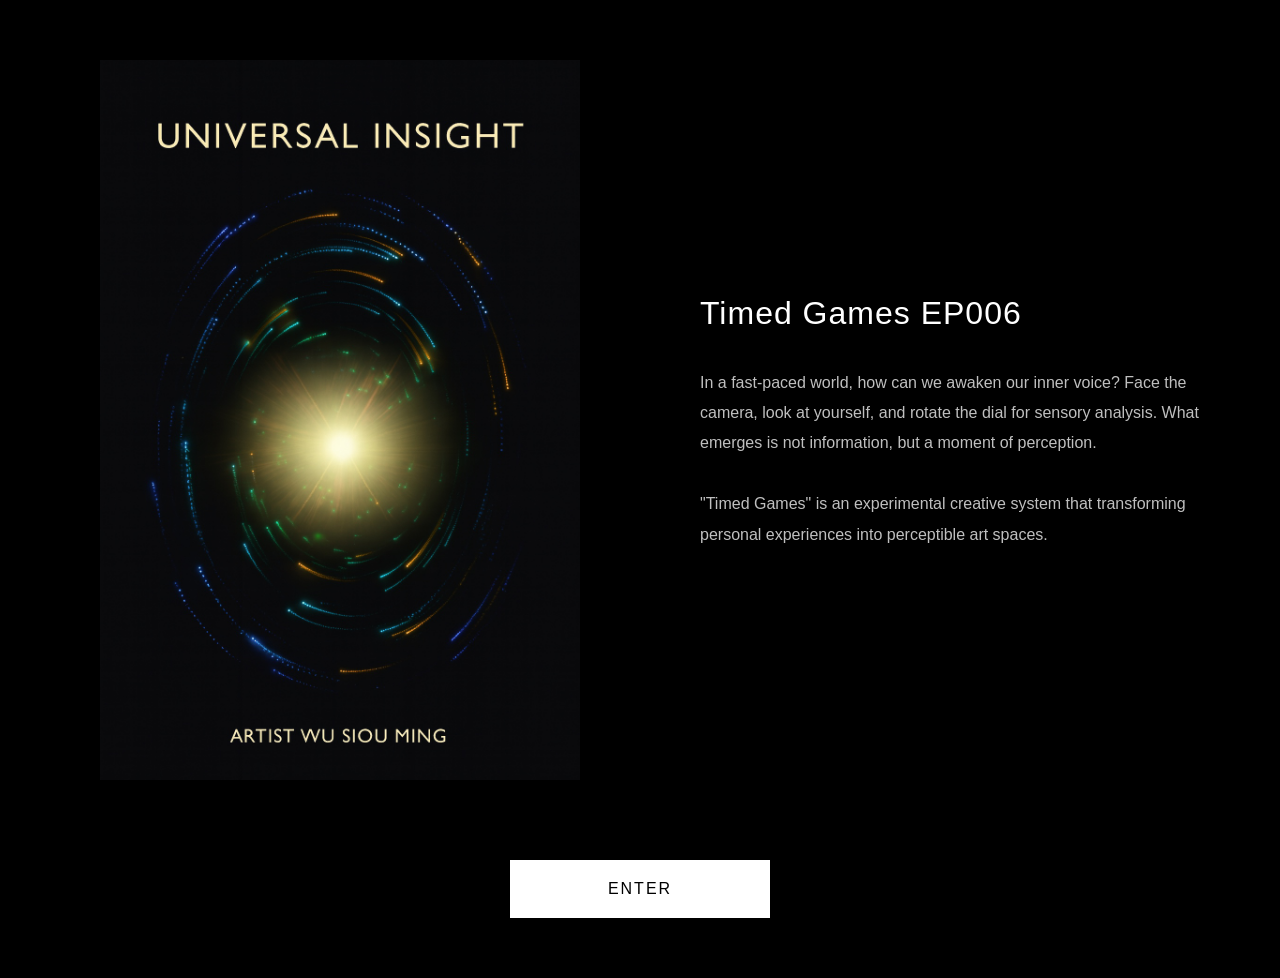
==== index.html @ f1a456bb "Add files via upload" ====
<!DOCTYPE html>
<html lang="en">
<head>
<meta charset="UTF-8">
<meta name="viewport" content="width=device-width, initial-scale=1.0">
<title>Timed Games EP006</title>

<style>

/* ===== Base ===== */

body {
    margin: 0;
    font-family: Helvetica, Arial, sans-serif;
    background: #000;
    color: #fff;
    font-size: 16px;
    -webkit-font-smoothing: antialiased;
}

.container {
    display: flex;
    flex-direction: column;
    min-height: 100vh;
    padding: 60px;
    box-sizing: border-box;
}

/* ===== Layout ===== */

.top-section {
    display: flex;
    flex: 1;
    gap: 80px;
}

.poster {
    flex: 1;
    display: flex;
    align-items: center;
    justify-content: center;
}

.poster img {
     width: 100%;
    max-width: 480px;
    height: auto;
}

.description {
    flex: 1;
    display: flex;
    flex-direction: column;
    justify-content: center;
    max-width: 520px;
}

/* ===== Typography ===== */

.description h1 {
    font-size: 2rem;
    margin-bottom: 1.2rem;
    letter-spacing: 1px;
    font-weight: 500;
}

.description p {
    line-height: 1.9;
    opacity: 0.75;
    font-size: 1rem;
}

/* ===== Bottom ===== */

.bottom-section {
    margin-top: 80px;
    text-align: center;
}

/* ===== Button ===== */

button {
    padding: 20px 70px;
    font-size: 1rem;
    letter-spacing: 2px;
    background: #fff;
    color: #000;
    border: none;
    cursor: pointer;
    transition: all 0.4s ease;
    min-width: 260px;
}

button:disabled {
    background: #111;
    color: #666;
    border: 1px solid #333;
    cursor: not-allowed;
}

button.live-transition {
    background: #fff;
    color: #000;
}

/* ===== Mobile Only: 放大文字，不動版型 ===== */

@media (max-width: 768px) {
   .top-section {
        flex-direction: column;
        gap: 40px;
    }
    .poster img {
        max-width: 100%;
    }
    body {
        font-size: 16px;
    }

    .description h1 {
        font-size: 1.2rem;
    }

    .description p {
        font-size: 1.0rem;
    }

    button {
        font-size: 1.1rem;
        padding: 22px 40px;
    }

}

</style>
</head>

<body>

<div class="container">

    <div class="top-section">
        
        <div class="poster">
            <img src="poster.jpg" alt="Universal Insight Poster">
        </div>

        <div class="description">
            <h1>Timed Games EP006</h1>
            <p>
                In a fast-paced world, how can we awaken our inner voice?
                Face the camera, look at yourself, and rotate the dial for sensory analysis.
                What emerges is not information, but a moment of perception.
                <br><br>
                "Timed Games" is an experimental creative system that transforming personal experiences into perceptible art spaces.
            </p>
        </div>

    </div>

    <div class="bottom-section">
        <button id="enterBtn" disabled>INITIALIZING...</button>
    </div>

</div>

<script>

const launchDate = new Date("2026-02-28T12:00:00").getTime();
const button = document.getElementById("enterBtn");
let hasActivated = false;

function updateCountdown() {
    const now = new Date().getTime();
    const distance = launchDate - now;

    if (distance <= 0 && !hasActivated) {
        hasActivated = true;

        button.innerHTML = "NOW LIVE";
        button.classList.add("live-transition");

        setTimeout(() => {
            button.innerHTML = "ENTER";
            button.disabled = false;
        }, 1000);

        return;
    }

    if (!hasActivated) {
        const days = Math.floor(distance / (1000 * 60 * 60 * 24));
        const hours = Math.floor((distance / (1000 * 60 * 60)) % 24);
        const minutes = Math.floor((distance / (1000 * 60)) % 60);
        const seconds = Math.floor((distance / 1000) % 60);

        button.innerHTML = `${days}d ${hours}h ${minutes}m ${seconds}s`;
    }
}

setInterval(updateCountdown, 1000);
updateCountdown();

button.addEventListener("click", function() {
    if (!button.disabled) {
        window.location.href = "ep006.html";
    }
});

</script>

</body>
</html>
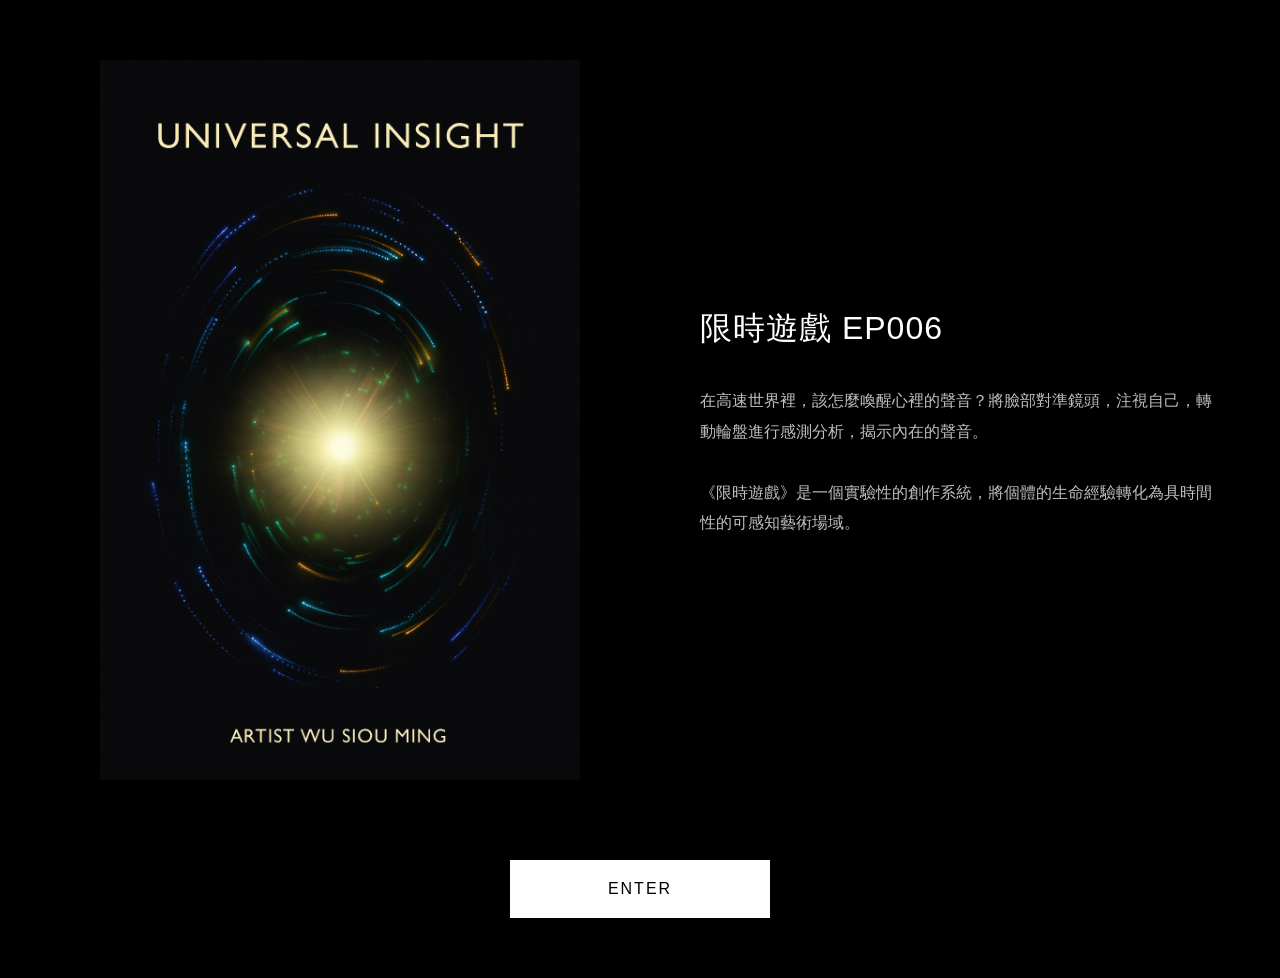
==== commit b17f7a2f: "Update index.html" ====
--- a/index.html
+++ b/index.html
@@ -146,13 +146,11 @@
         </div>
 
         <div class="description">
-            <h1>Timed Games EP006</h1>
+            <h1>限時遊戲 EP006</h1>
             <p>
-                In a fast-paced world, how can we awaken our inner voice?
-                Face the camera, look at yourself, and rotate the dial for sensory analysis.
-                What emerges is not information, but a moment of perception.
+                在高速世界裡，該怎麼喚醒心裡的聲音？將臉部對準鏡頭，注視自己，轉動輪盤進行感測分析，揭示內在的聲音。
                 <br><br>
-                "Timed Games" is an experimental creative system that transforming personal experiences into perceptible art spaces.
+                《限時遊戲》是一個實驗性的創作系統，將個體的生命經驗轉化為具時間性的可感知藝術場域。
             </p>
         </div>
 
@@ -210,4 +208,4 @@
 </script>
 
 </body>
-</html>+</html>
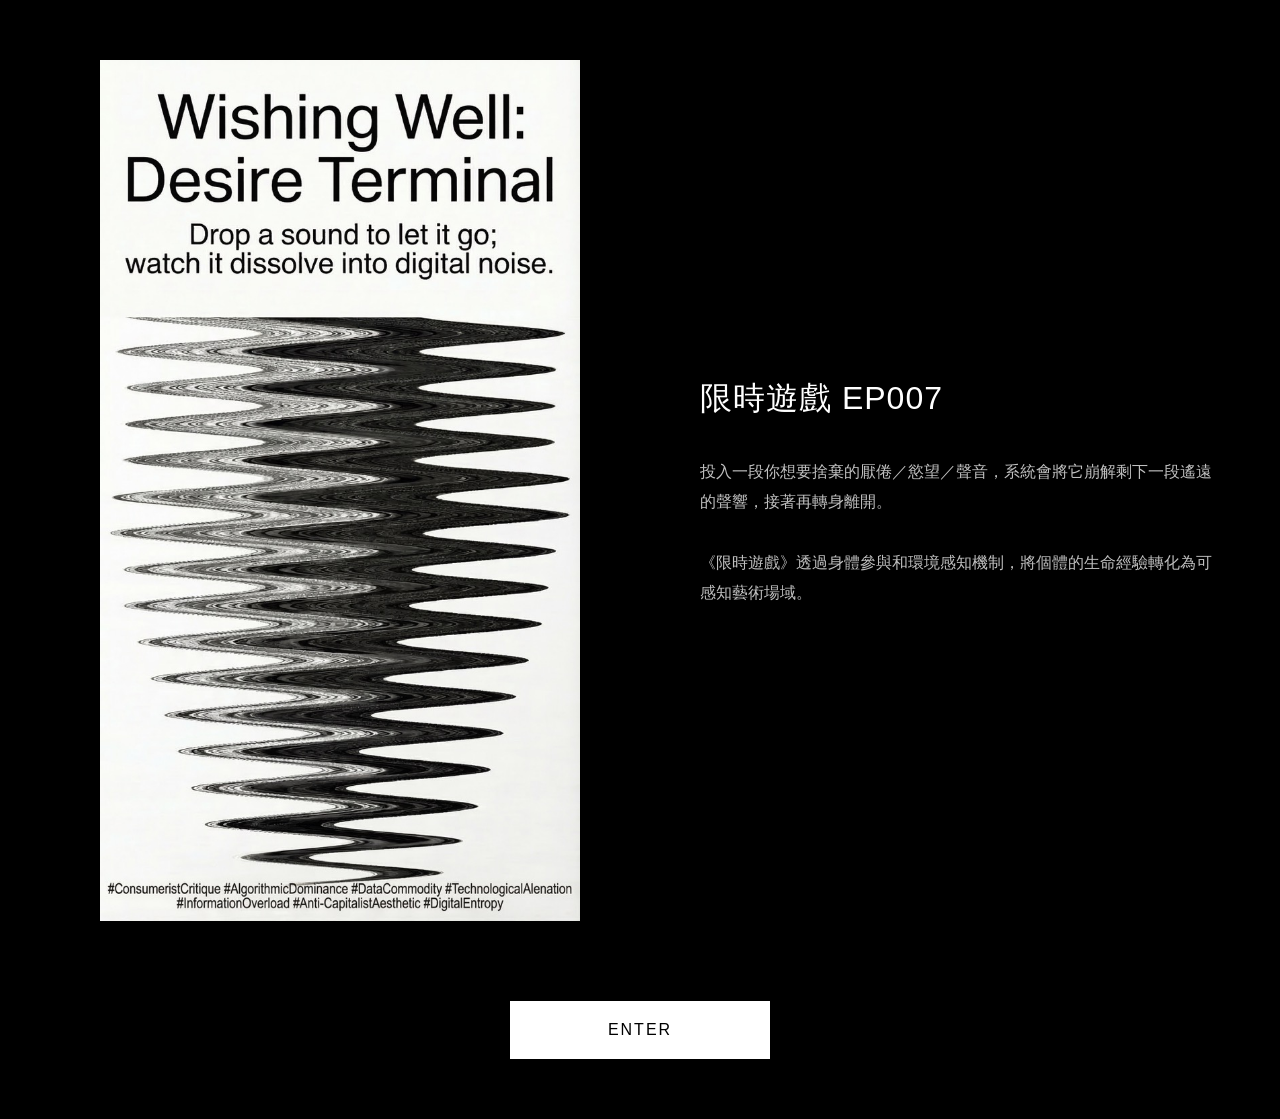
==== commit 84a33cc3: "Add files via upload" ====
--- a/index.html
+++ b/index.html
@@ -3,7 +3,7 @@
 <head>
 <meta charset="UTF-8">
 <meta name="viewport" content="width=device-width, initial-scale=1.0">
-<title>Timed Games EP006</title>
+<title>Timed Games EP007</title>
 
 <style>
 
@@ -146,12 +146,11 @@
         </div>
 
         <div class="description">
-            <h1>限時遊戲 EP006</h1>
+            <h1>限時遊戲 EP007</h1>
             <p>
-                在高速世界裡，該怎麼喚醒心裡的聲音？將臉部對準鏡頭，注視自己，轉動輪盤進行感測分析，揭示內在的聲音。
+                投入一段你想要捨棄的厭倦／慾望／聲音，系統會將它崩解剩下一段遙遠的聲響，接著再轉身離開。
                 <br><br>
-                《限時遊戲》是一個實驗性的創作系統，將個體的生命經驗轉化為具時間性的可感知藝術場域。
-            </p>
+               《限時遊戲》透過身體參與和環境感知機制，將個體的生命經驗轉化為可感知藝術場域。            </p>
         </div>
 
     </div>
@@ -164,7 +163,7 @@
 
 <script>
 
-const launchDate = new Date("2026-02-28T12:00:00").getTime();
+const launchDate = new Date("2026-03-22T20:00:00").getTime();
 const button = document.getElementById("enterBtn");
 let hasActivated = false;
 
@@ -201,7 +200,7 @@
 
 button.addEventListener("click", function() {
     if (!button.disabled) {
-        window.location.href = "ep006.html";
+        window.location.href = "ep007.html";
     }
 });
 
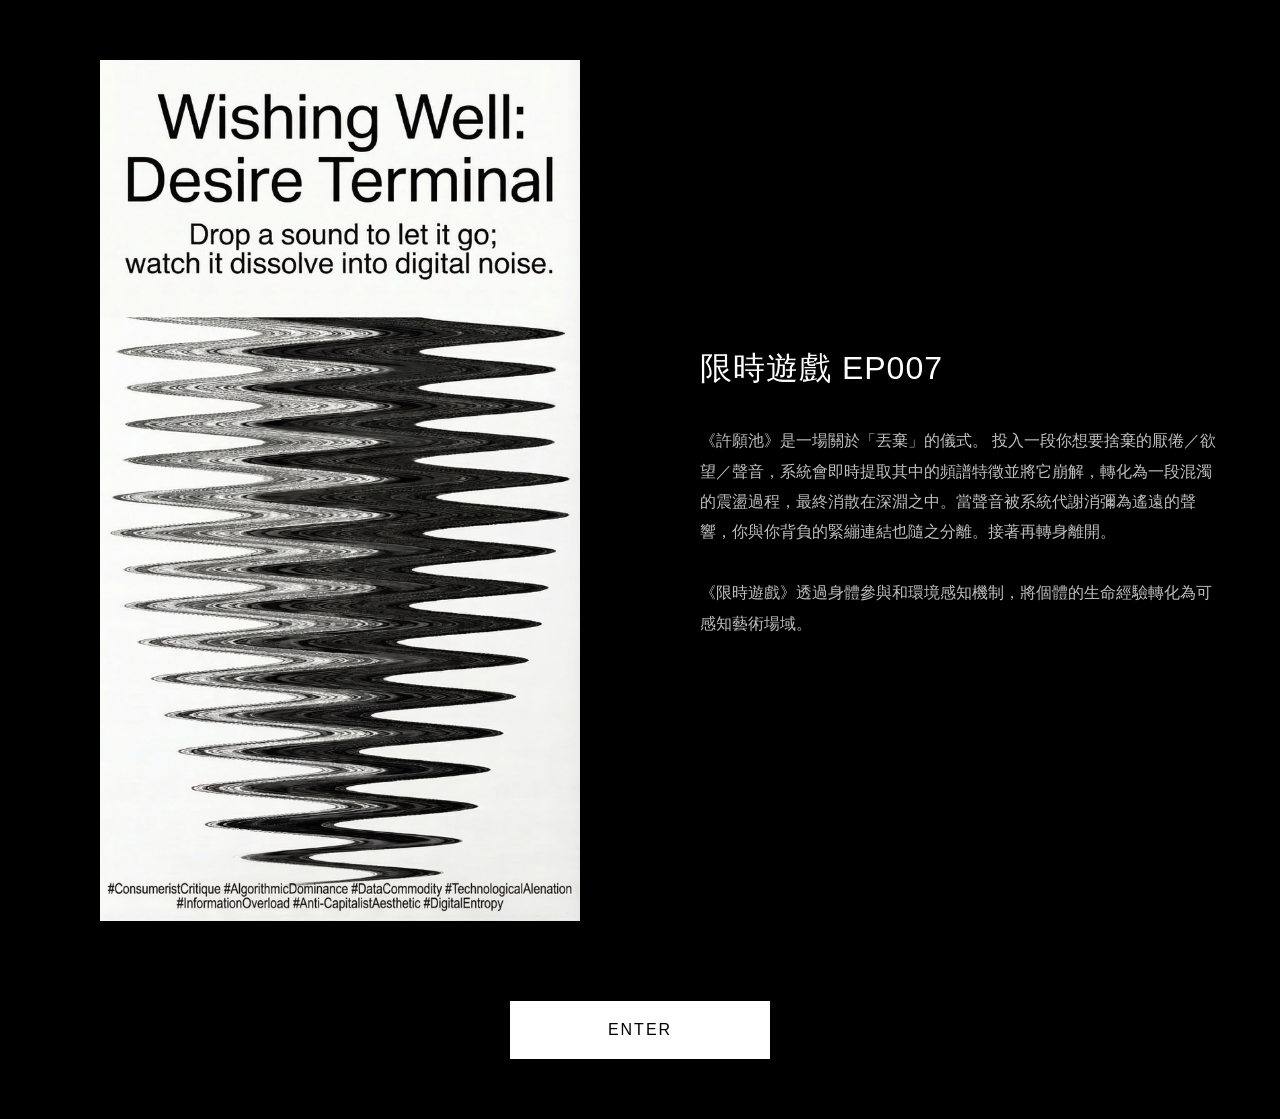
==== commit f70da314: "Update index.html" ====
--- a/index.html
+++ b/index.html
@@ -148,7 +148,7 @@
         <div class="description">
             <h1>限時遊戲 EP007</h1>
             <p>
-                投入一段你想要捨棄的厭倦／慾望／聲音，系統會將它崩解剩下一段遙遠的聲響，接著再轉身離開。
+                《許願池》是一場關於「丟棄」的儀式。 投入一段你想要捨棄的厭倦／欲望／聲音，系統會即時提取其中的頻譜特徵並將它崩解，轉化為一段混濁的震盪過程，最終消散在深淵之中。當聲音被系統代謝消彌為遙遠的聲響，你與你背負的緊繃連結也隨之分離。接著再轉身離開。
                 <br><br>
                《限時遊戲》透過身體參與和環境感知機制，將個體的生命經驗轉化為可感知藝術場域。            </p>
         </div>
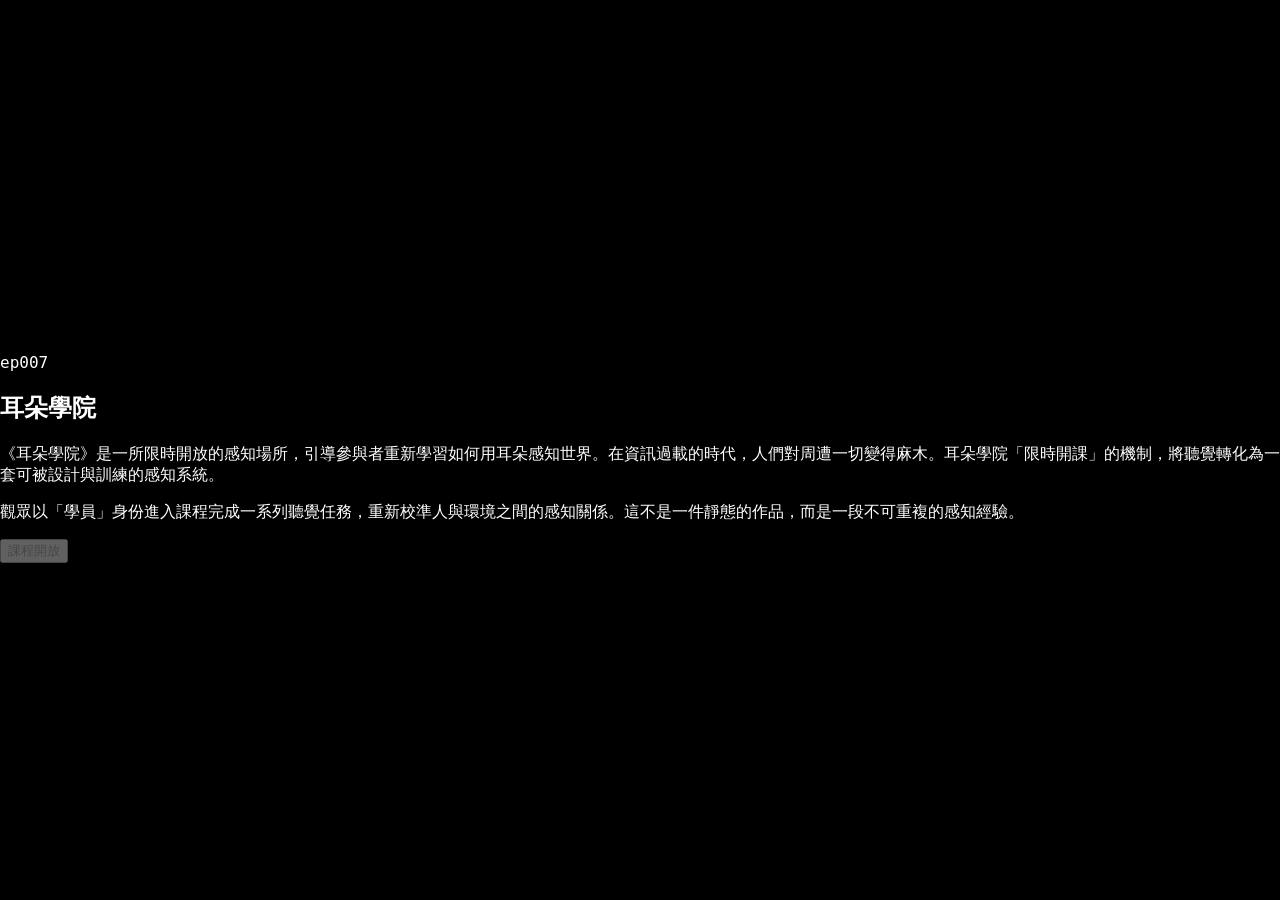
==== commit 0a090342: "Update index.html" ====
--- a/index.html
+++ b/index.html
@@ -3,163 +3,32 @@
 <head>
 <meta charset="UTF-8">
 <meta name="viewport" content="width=device-width, initial-scale=1.0">
-<title>Timed Games EP007</title>
-
-<style>
-
-/* ===== Base ===== */
-
-body {
-    margin: 0;
-    font-family: Helvetica, Arial, sans-serif;
-    background: #000;
-    color: #fff;
-    font-size: 16px;
-    -webkit-font-smoothing: antialiased;
-}
-
-.container {
-    display: flex;
-    flex-direction: column;
-    min-height: 100vh;
-    padding: 60px;
-    box-sizing: border-box;
-}
-
-/* ===== Layout ===== */
-
-.top-section {
-    display: flex;
-    flex: 1;
-    gap: 80px;
-}
-
-.poster {
-    flex: 1;
-    display: flex;
-    align-items: center;
-    justify-content: center;
-}
-
-.poster img {
-     width: 100%;
-    max-width: 480px;
-    height: auto;
-}
-
-.description {
-    flex: 1;
-    display: flex;
-    flex-direction: column;
-    justify-content: center;
-    max-width: 520px;
-}
-
-/* ===== Typography ===== */
-
-.description h1 {
-    font-size: 2rem;
-    margin-bottom: 1.2rem;
-    letter-spacing: 1px;
-    font-weight: 500;
-}
-
-.description p {
-    line-height: 1.9;
-    opacity: 0.75;
-    font-size: 1rem;
-}
-
-/* ===== Bottom ===== */
-
-.bottom-section {
-    margin-top: 80px;
-    text-align: center;
-}
-
-/* ===== Button ===== */
-
-button {
-    padding: 20px 70px;
-    font-size: 1rem;
-    letter-spacing: 2px;
-    background: #fff;
-    color: #000;
-    border: none;
-    cursor: pointer;
-    transition: all 0.4s ease;
-    min-width: 260px;
-}
-
-button:disabled {
-    background: #111;
-    color: #666;
-    border: 1px solid #333;
-    cursor: not-allowed;
-}
-
-button.live-transition {
-    background: #fff;
-    color: #000;
-}
-
-/* ===== Mobile Only: 放大文字，不動版型 ===== */
-
-@media (max-width: 768px) {
-   .top-section {
-        flex-direction: column;
-        gap: 40px;
-    }
-    .poster img {
-        max-width: 100%;
-    }
-    body {
-        font-size: 16px;
-    }
-
-    .description h1 {
-        font-size: 1.2rem;
-    }
-
-    .description p {
-        font-size: 1.0rem;
-    }
-
-    button {
-        font-size: 1.1rem;
-        padding: 22px 40px;
-    }
-
-}
-
-</style>
+<title>耳朵學院 EP007</title>
+<link rel="preconnect" href="https://fonts.googleapis.com">
+<link rel="preconnect" href="https://fonts.gstatic.com" crossorigin>
+<link href="https://fonts.googleapis.com/css2?family=Cormorant+Garamond:wght@400;500;600&family=Sora:wght@300;400;500&display=swap" rel="stylesheet">
+<link rel="stylesheet" href="style.css">
 </head>
 
 <body>
+<div id="background">
+    <div class="grain"></div>
+    <div class="vignette"></div>
+</div>
 
-<div class="container">
-
-    <div class="top-section">
-        
-        <div class="poster">
-            <img src="poster.jpg" alt="Universal Insight Poster">
+<main id="experience">
+    <section class="layer is-active" data-layer="cover">
+        <div class="content">
+            <p class="label">ep007</p>
+            <h1>耳朵學院</h1>
+            <div class="copy">
+                <p class="lead">《耳朵學院》是一所限時開放的感知場所，引導參與者重新學習如何用耳朵感知世界。在資訊過載的時代，人們對周遭一切變得麻木。耳朵學院「限時開課」的機制，將聽覺轉化為一套可被設計與訓練的感知系統。</p>
+                <p class="lead">觀眾以「學員」身份進入課程完成一系列聽覺任務，重新校準人與環境之間的感知關係。<span class="hint-inline">這不是一件靜態的作品，而是一段不可重複的感知經驗。</span></p>
+            </div>
+            <button class="primary" id="enterBtn" disabled>初始化中...</button>
         </div>
-
-        <div class="description">
-            <h1>限時遊戲 EP007</h1>
-            <p>
-                《許願池》是一場關於「丟棄」的儀式。 投入一段你想要捨棄的厭倦／欲望／聲音，系統會即時提取其中的頻譜特徵並將它崩解，轉化為一段混濁的震盪過程，最終消散在深淵之中。當聲音被系統代謝消彌為遙遠的聲響，你與你背負的緊繃連結也隨之分離。接著再轉身離開。
-                <br><br>
-               《限時遊戲》透過身體參與和環境感知機制，將個體的生命經驗轉化為可感知藝術場域。            </p>
-        </div>
-
-    </div>
-
-    <div class="bottom-section">
-        <button id="enterBtn" disabled>INITIALIZING...</button>
-    </div>
-
-</div>
+    </section>
+</main>
 
 <script>
 
@@ -174,11 +43,11 @@
     if (distance <= 0 && !hasActivated) {
         hasActivated = true;
 
-        button.innerHTML = "NOW LIVE";
+        button.innerHTML = "課程開放";
         button.classList.add("live-transition");
 
         setTimeout(() => {
-            button.innerHTML = "ENTER";
+            button.innerHTML = "進入";
             button.disabled = false;
         }, 1000);
 
@@ -191,7 +60,7 @@
         const minutes = Math.floor((distance / (1000 * 60)) % 60);
         const seconds = Math.floor((distance / 1000) % 60);
 
-        button.innerHTML = `${days}d ${hours}h ${minutes}m ${seconds}s`;
+        button.innerHTML = `${days}天 ${hours}時 ${minutes}分 ${seconds}秒`;
     }
 }
 
--- a/style.css
+++ b/style.css
@@ -0,0 +1,899 @@
+:root {
+    --glow-color: #00ffff;
+    --background-color: #1a1a1a;
+    --text-color: #e0e0e0;
+    --panel-color: #2a2a2e;
+    --border-color: #444;
+}
+
+body {
+    font-family: 'Roboto Mono', monospace;
+    background-color: #000;
+    color: #ffffff;
+    margin: 0;
+    padding: 0;
+    box-sizing: border-box;
+    min-height: 100vh;
+    display: flex;
+    justify-content: center;
+    align-items: center;
+}
+
+/* Mobile safe-area padding (notch/home bar) */
+body {
+    padding-bottom: env(safe-area-inset-bottom);
+    padding-left: env(safe-area-inset-left);
+    padding-right: env(safe-area-inset-right);
+}
+
+/* Replaced video background with WebGL canvas */
+#bg-canvas {
+    position: fixed;
+    right: 0;
+    bottom: 0;
+    min-width: 100%;
+    min-height: 100%;
+    width: auto;
+    height: auto;
+    z-index: -100;
+    display: block;
+    background: black url('./undercurrent_background.png') no-repeat; /* Fallback */
+    background-size: cover;
+}
+
+#start-overlay {
+    position: fixed;
+    top: 0;
+    left: 0;
+    width: 100%;
+    height: 100%;
+    background: rgba(0, 0, 0, 0.9);
+    display: flex;
+    justify-content: center;
+    align-items: center;
+    z-index: 100;
+    cursor: pointer;
+    transition: opacity 0.5s ease;
+}
+
+#start-box {
+    text-align: center;
+    border: 2px solid var(--glow-color);
+    padding: 40px;
+    border-radius: 10px;
+    box-shadow: 0 0 15px var(--glow-color), inset 0 0 10px var(--glow-color);
+    animation: startBoxFloat 4s ease-in-out infinite;
+    transform-origin: center;
+    position: relative;
+    overflow: hidden;
+}
+
+#start-box::before,
+#start-box::after {
+    content: "";
+    position: absolute;
+    inset: -2px;
+    pointer-events: none;
+}
+
+#start-box::before {
+    /* Rotating soft gradient border highlight */
+    background:
+        conic-gradient(
+            from 0deg,
+            rgba(0, 255, 255, 0.0),
+            rgba(0, 255, 255, 0.4),
+            rgba(0, 255, 255, 0.0) 45deg
+        );
+    mix-blend-mode: screen;
+    opacity: 0.8;
+    animation: startBoxSweep 5s linear infinite;
+}
+
+#start-box::after {
+    /* Vertical scanline that slowly sweeps downward */
+    top: -100%;
+    left: -10%;
+    right: -10%;
+    bottom: 100%;
+    background: linear-gradient(
+        to bottom,
+        rgba(0, 255, 255, 0.0) 0%,
+        rgba(0, 255, 255, 0.18) 40%,
+        rgba(0, 255, 255, 0.0) 80%
+    );
+    opacity: 0.7;
+    animation: startBoxScan 3.8s ease-in-out infinite;
+}
+
+/* NEW: subtle scale + glow on hover/touch */
+#start-overlay:hover #start-box {
+    box-shadow: 0 0 22px var(--glow-color), inset 0 0 14px var(--glow-color);
+    transform: translateY(-4px) scale(1.02);
+}
+
+#start-box h1 {
+    font-family: 'Orbitron', sans-serif;
+    color: var(--glow-color);
+    margin-bottom: 20px;
+    text-shadow: 0 0 5px var(--glow-color);
+    letter-spacing: 0.15em;
+    text-transform: uppercase;
+    animation: innerDivingPulse 1.8s ease-in-out infinite;
+}
+
+.radio-container {
+    width: 100%;
+    max-width: 800px;
+    background-color: var(--panel-color);
+    background-image: url('radio_background.png');
+    background-size: cover;
+    background-position: center;
+    border: 3px solid var(--border-color);
+    border-radius: 10px;
+    padding: 25px;
+    box-shadow: 0 0 20px rgba(0, 0, 0, 0.5);
+    display: flex;
+    flex-direction: column;
+    gap: 20px;
+}
+
+header {
+    background: rgba(0, 0, 0, 0.4);
+    padding: 15px;
+    border-radius: 5px;
+    border: 1px solid #005f5f;
+}
+
+.header-title {
+    display: flex;
+    justify-content: space-between;
+    align-items: center;
+    margin-bottom: 15px;
+}
+
+.header-title h1 {
+    margin: 0;
+    font-family: 'Orbitron', sans-serif;
+    font-size: 1.9em;
+    color: var(--glow-color);
+    text-shadow: 0 0 10px var(--glow-color), 0 0 20px var(--glow-color);
+}
+
+#power-light {
+    width: 20px;
+    height: 20px;
+    background-color: #ff4141;
+    border-radius: 50%;
+    border: 2px solid #333;
+    box-shadow: 0 0 5px #ff4141;
+    transition: background-color 0.3s, box-shadow 0.3s;
+}
+
+#power-light.on {
+    background-color: #41ff5a;
+    box-shadow: 0 0 10px #41ff5a, 0 0 20px #41ff5a;
+}
+
+#station-display-wrapper {
+    background: #000;
+    padding: 10px;
+    border-radius: 3px;
+    border: 1px solid #005f5f;
+    min-height: 40px;
+    display: flex;
+    align-items: center;
+}
+
+#station-display {
+    font-size: 1.1em;
+    line-height: 1.4;
+    color: #9effff;
+    text-shadow: 0 0 5px #9effff;
+    animation: flicker 0.1s infinite;
+}
+
+@keyframes flicker {
+  0%, 100% { opacity: 1; }
+  50% { opacity: 0.95; }
+}
+
+@keyframes innerDivingPulse {
+  0% {
+    text-shadow: 0 0 6px var(--glow-color), 0 0 12px rgba(0, 255, 255, 0.6);
+    transform: scale(1);
+  }
+  50% {
+    text-shadow: 0 0 14px var(--glow-color), 0 0 26px rgba(0, 255, 255, 0.9);
+    transform: scale(1.04);
+  }
+  100% {
+    text-shadow: 0 0 6px var(--glow-color), 0 0 12px rgba(0, 255, 255, 0.6);
+    transform: scale(1);
+  }
+}
+
+@keyframes startBoxFloat {
+  0% {
+    transform: translateY(0px);
+    box-shadow: 0 0 15px var(--glow-color), inset 0 0 10px var(--glow-color);
+  }
+  50% {
+    transform: translateY(-6px);
+    box-shadow: 0 0 22px var(--glow-color), inset 0 0 14px var(--glow-color);
+  }
+  100% {
+    transform: translateY(0px);
+    box-shadow: 0 0 15px var(--glow-color), inset 0 0 10px var(--glow-color);
+  }
+}
+
+/* NEW: rotating border highlight animation */
+@keyframes startBoxSweep {
+  0% {
+    transform: rotate(0deg);
+  }
+  100% {
+    transform: rotate(360deg);
+  }
+}
+
+/* NEW: vertical scanline sweep animation */
+@keyframes startBoxScan {
+  0% {
+    transform: translateY(-120%);
+  }
+  60% {
+    transform: translateY(20%);
+  }
+  100% {
+    transform: translateY(120%);
+  }
+}
+
+.main-interface {
+    display: flex;
+    flex-direction: column;
+    gap: 20px;
+}
+
+.lower-panel {
+    display: flex;
+    gap: 20px;
+}
+
+.tuner-section {
+    display: flex;
+    flex-direction: column;
+    align-items: center;
+    justify-content: flex-start; /* Changed from 'center' to align content to the top */
+    flex-basis: 25%;
+    flex-shrink: 0; /* Prevent tuner from shrinking */
+    background: rgba(0, 0, 0, 0.2);
+    padding: 20px;
+    border-radius: 5px;
+}
+
+#knob-container {
+    position: relative;
+    width: 120px;
+    height: 120px;
+    margin-bottom: 15px;
+}
+
+#knob {
+    width: 100%;
+    height: 100%;
+    border-radius: 50%;
+    background: linear-gradient(145deg, #2e2e32, #26262a);
+    border: 4px solid #008888;
+    box-shadow: 0 0 10px rgba(0, 255, 255, 0.5), inset 0 0 8px rgba(0, 0, 0, 0.7);
+    cursor: grab;
+    position: relative;
+    user-select: none; /* Prevent text selection while dragging */
+    touch-action: none; /* Prevent scrolling on touch devices */
+}
+
+#knob:active {
+    cursor: grabbing;
+    box-shadow: 0 0 15px var(--glow-color), inset 0 0 10px rgba(0,0,0,0.5);
+}
+
+#knob-indicator {
+    width: 12px;
+    height: 12px;
+    background-color: var(--glow-color);
+    border-radius: 50%;
+    box-shadow: 0 0 6px var(--glow-color);
+    position: absolute;
+    top: 15px;
+    left: 50%;
+    transform: translateX(-50%);
+    pointer-events: none; /* So it doesn't interfere with mouse events on the knob */
+}
+
+#scan-button,
+.upload-button {
+    padding: 10px 15px;
+    font-family: 'Orbitron', sans-serif;
+    background: rgba(0,0,0,0.5);
+    color: var(--glow-color);
+    border: 1px solid var(--glow-color);
+    border-radius: 5px;
+    cursor: pointer;
+    text-transform: uppercase;
+    font-size: 0.8em;
+    letter-spacing: 1px;
+    box-shadow: 0 0 5px rgba(0,255,255,0.7);
+    transition: background-color 0.2s, color 0.2s, text-shadow 0.2s;
+    width: 90%;
+}
+
+#scan-button {
+    margin-top: 20px;
+}
+
+/* NEW: highlight when a new recording is available */
+#scan-button.has-new-signal {
+    border-color: #41ff5a;
+    box-shadow: 0 0 12px rgba(65, 255, 90, 0.8);
+    color: #41ff5a;
+}
+
+#probe-button {
+    margin-top: 15px;
+}
+
+#scan-button:hover:not(:disabled),
+.upload-button:hover:not(:disabled) {
+    background-color: var(--glow-color);
+    color: #111;
+    text-shadow: none;
+}
+
+#scan-button:disabled {
+    color: #888;
+    border-color: #555;
+    cursor: not-allowed;
+    box-shadow: none;
+}
+
+#tuner-label {
+    font-family: 'Orbitron', sans-serif;
+    font-size: 1.2em;
+    color: var(--glow-color);
+    text-shadow: 0 0 5px var(--glow-color);
+    text-transform: uppercase;
+    letter-spacing: 2px;
+}
+
+.radio-container.sound-controls-hidden .controls {
+    display: none;
+}
+
+
+.right-panel {
+    flex-grow: 1;
+    display: flex;
+    flex-direction: column;
+    gap: 15px;
+    min-width: 0; /* Prevents flexbox overflow issues */
+}
+
+.waveform-section {
+    background: rgba(0, 0, 0, 0.4);
+    padding: 15px;
+    border-radius: 5px;
+    border: 1px solid #005f5f;
+    display: flex;
+    flex-direction: column;
+    transition: all 0.3s ease-in-out; /* Added for smooth transition */
+}
+
+.waveform-section.waveform-maximized {
+    position: fixed;
+    top: 0;
+    left: 0;
+    width: 100vw;
+    height: 100vh;
+    z-index: 200;
+    padding: 20px;
+    box-sizing: border-box;
+    background: rgba(5, 5, 5, 0.95);
+    backdrop-filter: blur(5px);
+}
+
+.waveform-section.waveform-maximized #waveform-canvas {
+    height: 100%;
+}
+
+#waveform-canvas {
+    width: 100%;
+    height: 180px;
+    background-color: #050505;
+    border-radius: 3px;
+}
+
+.controls {
+    flex-grow: 1;
+    display: grid;
+    grid-template-columns: repeat(auto-fit, minmax(200px, 1fr));
+    gap: 15px;
+}
+
+.autopilot-section {
+    text-align: center;
+    margin-bottom: 15px;
+}
+
+#autopilot-button {
+    padding: 12px 25px;
+    font-family: 'Orbitron', sans-serif;
+    background: rgba(0,0,0,0.5);
+    color: var(--glow-color);
+    border: 2px solid var(--glow-color);
+    border-radius: 5px;
+    cursor: pointer;
+    text-transform: uppercase;
+    font-size: 1em;
+    letter-spacing: 1.5px;
+    box-shadow: 0 0 8px rgba(0,255,255,0.7);
+    transition: all 0.3s ease;
+}
+
+#autopilot-button:hover:not(.active) {
+    background-color: var(--glow-color);
+    color: #111;
+    text-shadow: none;
+    box-shadow: 0 0 15px var(--glow-color);
+}
+
+#autopilot-button.active {
+    background-color: #ff4141;
+    color: #fff;
+    border-color: #ff8080;
+    box-shadow: 0 0 15px #ff4141, inset 0 0 8px rgba(0,0,0,0.5);
+    text-shadow: 0 0 5px #fff;
+}
+
+.ai-modulator.standalone {
+    grid-column: unset;
+    width: 100%;
+    margin-bottom: 20px;
+}
+
+.ai-modulator {
+    grid-column: 1 / -1;
+    background: rgba(0, 0, 0, 0.4);
+    padding: 15px;
+    border-radius: 5px;
+    border: 1px solid #005f5f;
+}
+
+.ai-modulator h2 {
+    margin: 0 0 15px 0;
+    font-family: 'Orbitron', sans-serif;
+    color: var(--glow-color);
+    text-shadow: 0 0 4px var(--glow-color);
+    border-bottom: 1px solid #008888;
+    padding-bottom: 5px;
+    font-size: 1.2em;
+    text-transform: uppercase;
+    letter-spacing: 1px;
+}
+
+#ai-prompt-input {
+    width: 100%;
+    padding: 8px;
+    background: #111;
+    color: var(--glow-color);
+    border: 1px solid var(--glow-color);
+    border-radius: 3px;
+    font-family: 'Roboto Mono', monospace;
+    box-sizing: border-box;
+    margin-bottom: 10px;
+}
+
+#ai-prompt-input::placeholder {
+    color: rgba(0, 255, 255, 0.5);
+}
+
+#ai-modulate-button {
+    width: 100%;
+    padding: 10px 15px;
+    font-family: 'Orbitron', sans-serif;
+    background: rgba(0,0,0,0.5);
+    color: var(--glow-color);
+    border: 1px solid var(--glow-color);
+    border-radius: 5px;
+    cursor: pointer;
+    text-transform: uppercase;
+    font-size: 0.8em;
+    letter-spacing: 1px;
+    box-shadow: 0 0 5px rgba(0,255,255,0.7);
+    transition: background-color 0.2s, color 0.2s, text-shadow 0.2s;
+}
+
+#ai-modulate-button:hover:not(:disabled) {
+    background-color: var(--glow-color);
+    color: #111;
+    text-shadow: none;
+}
+
+#ai-modulate-button:disabled {
+    color: #888;
+    border-color: #555;
+    cursor: not-allowed;
+    box-shadow: none;
+}
+
+.effect-group {
+    background: rgba(0, 0, 0, 0.4);
+    padding: 15px;
+    border-radius: 5px;
+    border: 1px solid #005f5f;
+}
+
+.effect-group h2 {
+    margin: 0 0 15px 0;
+    font-family: 'Orbitron', sans-serif;
+    color: var(--glow-color);
+    text-shadow: 0 0 4px var(--glow-color);
+    border-bottom: 1px solid #008888;
+    padding-bottom: 5px;
+    font-size: 1.2em;
+}
+
+.waveform-section h2,
+.effect-group h2 {
+    margin: 0 0 15px 0;
+    font-family: 'Orbitron', sans-serif;
+    color: var(--glow-color);
+    text-shadow: 0 0 4px var(--glow-color);
+    border-bottom: 1px solid #008888;
+    padding-bottom: 5px;
+    font-size: 1.2em;
+    text-transform: uppercase;
+    letter-spacing: 1px;
+}
+
+.waveform-section h2 {
+    display: flex;
+    justify-content: space-between;
+    align-items: center;
+}
+
+#maximize-waveform-button {
+    background: none;
+    border: 1px solid var(--glow-color);
+    color: var(--glow-color);
+    font-family: 'Roboto Mono', monospace;
+    cursor: pointer;
+    padding: 2px 8px;
+    border-radius: 3px;
+    font-size: 1.2em;
+    line-height: 1;
+    transition: all 0.2s ease;
+    user-select: none;
+}
+
+#maximize-waveform-button:hover {
+    background: var(--glow-color);
+    color: var(--panel-color);
+}
+
+.control {
+    margin-bottom: 10px;
+}
+
+.control label {
+    display: block;
+    margin-bottom: 5px;
+    font-size: 0.9em;
+}
+
+.control span {
+    font-size: 0.9em;
+    padding-left: 10px;
+}
+
+input[type="range"] {
+    -webkit-appearance: none;
+    appearance: none;
+    width: 100%;
+    height: 8px;
+    background: #000;
+    border: 1px solid var(--glow-color);
+    border-radius: 5px;
+    outline: none;
+    cursor: pointer;
+}
+
+input[type="range"]::-webkit-slider-thumb {
+    -webkit-appearance: none;
+    appearance: none;
+    width: 20px;
+    height: 20px;
+    background: var(--glow-color);
+    border-radius: 50%;
+    box-shadow: 0 0 8px var(--glow-color);
+}
+
+input[type="range"]::-moz-range-thumb {
+    width: 20px;
+    height: 20px;
+    background: var(--glow-color);
+    border-radius: 50%;
+    box-shadow: 0 0 8px var(--glow-color);
+}
+
+select {
+    width: 100%;
+    padding: 8px;
+    background: #111;
+    color: var(--glow-color);
+    border: 1px solid var(--glow-color);
+    border-radius: 3px;
+    font-family: 'Roboto Mono', monospace;
+}
+
+.upload-section {
+    margin-top: 15px;
+    width: 100%;
+}
+
+.upload-button {
+    padding: 10px 15px;
+    font-family: 'Orbitron', sans-serif;
+    background: rgba(0,0,0,0.5);
+    color: var(--glow-color);
+    border: 1px solid var(--glow-color);
+    border-radius: 5px;
+    cursor: pointer;
+    text-transform: uppercase;
+    font-size: 0.8em;
+    letter-spacing: 1px;
+    box-shadow: 0 0 5px rgba(0,255,255,0.7);
+    transition: background-color 0.2s, color 0.2s, text-shadow 0.2s;
+    display: block;
+    text-align: center;
+}
+
+.upload-button:hover:not(:disabled) {
+    background-color: var(--glow-color);
+    color: #111;
+    text-shadow: none;
+}
+
+#keyword-input {
+    width: 100%;
+    padding: 8px;
+    background: #111;
+    color: var(--glow-color);
+    border: 1px solid var(--glow-color);
+    border-radius: 3px;
+    font-family: 'Roboto Mono', monospace;
+    box-sizing: border-box;
+}
+
+#keyword-input::placeholder {
+    color: rgba(0, 255, 255, 0.5);
+}
+
+#capture-button {
+    padding: 10px 15px;
+    font-family: 'Orbitron', sans-serif;
+    background: rgba(0,0,0,0.5);
+    color: var(--glow-color);
+    border: 1px solid var(--glow-color);
+    border-radius: 5px;
+    cursor: pointer;
+    text-transform: uppercase;
+    font-size: 0.8em;
+    letter-spacing: 1px;
+    box-shadow: 0 0 5px rgba(0,255,255,0.7);
+    transition: background-color 0.2s, color 0.2s, text-shadow 0.2s;
+    width: 90%;
+    margin-top: 8px;
+}
+
+#capture-button:hover:not(:disabled) {
+    background-color: var(--glow-color);
+    color: #111;
+    text-shadow: none;
+}
+
+#capture-button:disabled {
+    color: #888;
+    border-color: #555;
+    cursor: not-allowed;
+    box-shadow: none;
+}
+
+.capture-mission {
+    margin-top: 15px;
+}
+
+#depth-score-label {
+    font-weight: bold;
+    color: var(--glow-color);
+}
+
+#depth-score {
+    padding-left: 6px;
+    color: #9effff;
+    text-shadow: 0 0 5px #9effff;
+}
+
+/* Capture Mission feedback states */
+.capture-mission.capture-success {
+    border-color: #41ff5a;
+    box-shadow: 0 0 12px rgba(65, 255, 90, 0.7);
+}
+
+.capture-mission.capture-fail {
+    border-color: #ff4141;
+    box-shadow: 0 0 12px rgba(255, 65, 65, 0.7);
+}
+
+/* Removed Bubble badges styles */
+/* #bubble-badges {
+    display: flex;
+    flex-wrap: wrap;
+    gap: 4px;
+    margin-top: 4px;
+}
+
+.bubble-badge {
+    width: 14px;
+    height: 14px;
+    border-radius: 50%;
+    border: 1px solid rgba(158, 255, 255, 0.8);
+    background: radial-gradient(circle at 30% 30%, rgba(158,255,255,0.9), rgba(0,0,0,0.2));
+    box-shadow: 0 0 6px rgba(158, 255, 255, 0.7);
+    opacity: 0.9;
+} */
+
+@media (max-width: 768px) {
+    body { padding: 10px; }
+    .main-interface { flex-direction: column; }
+    .lower-panel { flex-direction: column; }
+    .header-title h1 { font-size: 1.4em; }
+    #tuneButton { width: 100px; height: 100px; font-size: 1.5em;}
+}
+
+#toggle-controls-button {
+    padding: 8px 12px;
+    font-family: 'Orbitron', sans-serif;
+    background: rgba(0,0,0,0.5);
+    color: var(--glow-color);
+    border: 1px solid var(--glow-color);
+    border-radius: 5px;
+    cursor: pointer;
+    text-transform: uppercase;
+    font-size: 0.75em;
+    letter-spacing: 1px;
+    box-shadow: 0 0 5px rgba(0,255,255,0.7);
+    transition: background-color 0.2s, color 0.2s, text-shadow 0.2s;
+    width: 90%;
+    margin-top: 10px;
+}
+
+#toggle-controls-button:hover:not(:disabled) {
+    background-color: var(--glow-color);
+    color: #111;
+    text-shadow: none;
+}
+
+#mission-button {
+    width: 90%;
+}
+
+/* Minimalist art style for the single Upload Signal button */
+/* Neutralize legacy .upload-button visuals to avoid conflicts */
+.upload-button {
+    display: none !important;
+}
+
+/* New #upload-button styling: minimalist, high-contrast, sculptural,
+   positioned center-bottom of the viewport for easy thumb reach */
+#upload-button {
+    appearance: none;
+    -webkit-appearance: none;
+    border: none;
+    /* Softer, slightly more transparent sculptural surface */
+    background: linear-gradient(180deg, rgba(255,255,255,0.78) 0%, rgba(243,243,243,0.74) 100%);
+    color: rgba(10,10,10,0.92);
+    padding: 18px 28px;
+    min-width: 220px;
+    border-radius: 16px;
+    /* reduced shadow strength and increased translucency */
+    box-shadow: 0 6px 14px rgba(0,0,0,0.24), inset 0 -2px 0 rgba(0,0,0,0.02);
+    font-family: 'Roboto Mono', monospace;
+    font-weight: 700;
+    letter-spacing: 0.12em;
+    text-transform: uppercase;
+    cursor: pointer;
+    display: inline-flex;
+    align-items: center;
+    justify-content: center;
+    gap: 12px;
+    outline: none;
+    border-left: 6px solid rgba(17,17,17,0.78); /* sculptural edge softened */
+    transition: transform 200ms ease, box-shadow 200ms ease, opacity 160ms ease;
+    user-select: none;
+    -webkit-user-select: none;
+    touch-action: manipulation;
+    backdrop-filter: blur(2px); /* subtle translucency effect on supporting backgrounds */
+
+    /* Position center-bottom */
+    position: fixed;
+    left: 50%;
+    bottom: calc(24px + env(safe-area-inset-bottom));
+    transform: translateX(-50%);
+    z-index: 120;
+}
+
+/* A minimal accent 'dot' to give an artful focal point */
+#upload-button::before {
+    content: "";
+    width: 12px;
+    height: 12px;
+    background: rgba(0,188,212,0.82);
+    border-radius: 50%;
+    /* softer glow for the accent dot */
+    box-shadow: 0 3px 8px rgba(0,188,212,0.14);
+    display: inline-block;
+    transform: translateY(-1px);
+    opacity: 0.85;
+}
+
+/* Hover / active reduce ornament, keep it elegant and responsive */
+#upload-button:hover {
+    transform: translate(-50%, -4px);
+    box-shadow: 0 14px 34px rgba(0,0,0,0.5);
+}
+
+#upload-button:active {
+    transform: translateX(-50%) translateY(-1px) scale(0.995);
+    opacity: 0.98;
+}
+
+/* Subtle non-red error state */
+#upload-button.error-state {
+    background: linear-gradient(180deg, rgba(230, 240, 240, 0.92) 0%, rgba(214, 226, 226, 0.88) 100%);
+    border-left-color: rgba(40, 90, 96, 0.85);
+    outline: 2px solid rgba(120, 200, 205, 0.55);
+    outline-offset: 2px;
+    box-shadow: 0 10px 24px rgba(0, 0, 0, 0.38), 0 0 18px rgba(120, 200, 205, 0.35);
+    color: rgba(14, 22, 22, 0.92);
+}
+
+
+/* Drag-over visual state */
+#upload-button.drag-over {
+    box-shadow: 0 18px 44px rgba(0,188,212,0.18), 0 8px 20px rgba(0,0,0,0.45);
+    transform: translate(-50%, -6px) scale(1.01);
+    background: linear-gradient(180deg, rgba(220,255,255,0.9) 0%, rgba(215,255,255,0.85) 100%);
+    color: rgba(6,6,6,0.95);
+    border-left-color: rgba(6,6,6,0.95);
+}
+
+/* Larger tap target on mobile */
+@media (max-width: 480px) {
+    #upload-button {
+        min-width: 160px;
+        padding: 20px 26px;
+        border-radius: 18px;
+        font-size: 0.95rem;
+        bottom: calc(18px + env(safe-area-inset-bottom));
+    }
+
+}
+
+/* General mobile layout safety */
+@media (max-width: 768px) {
+    .radio-container {
+        max-width: 100%;
+    }
+}
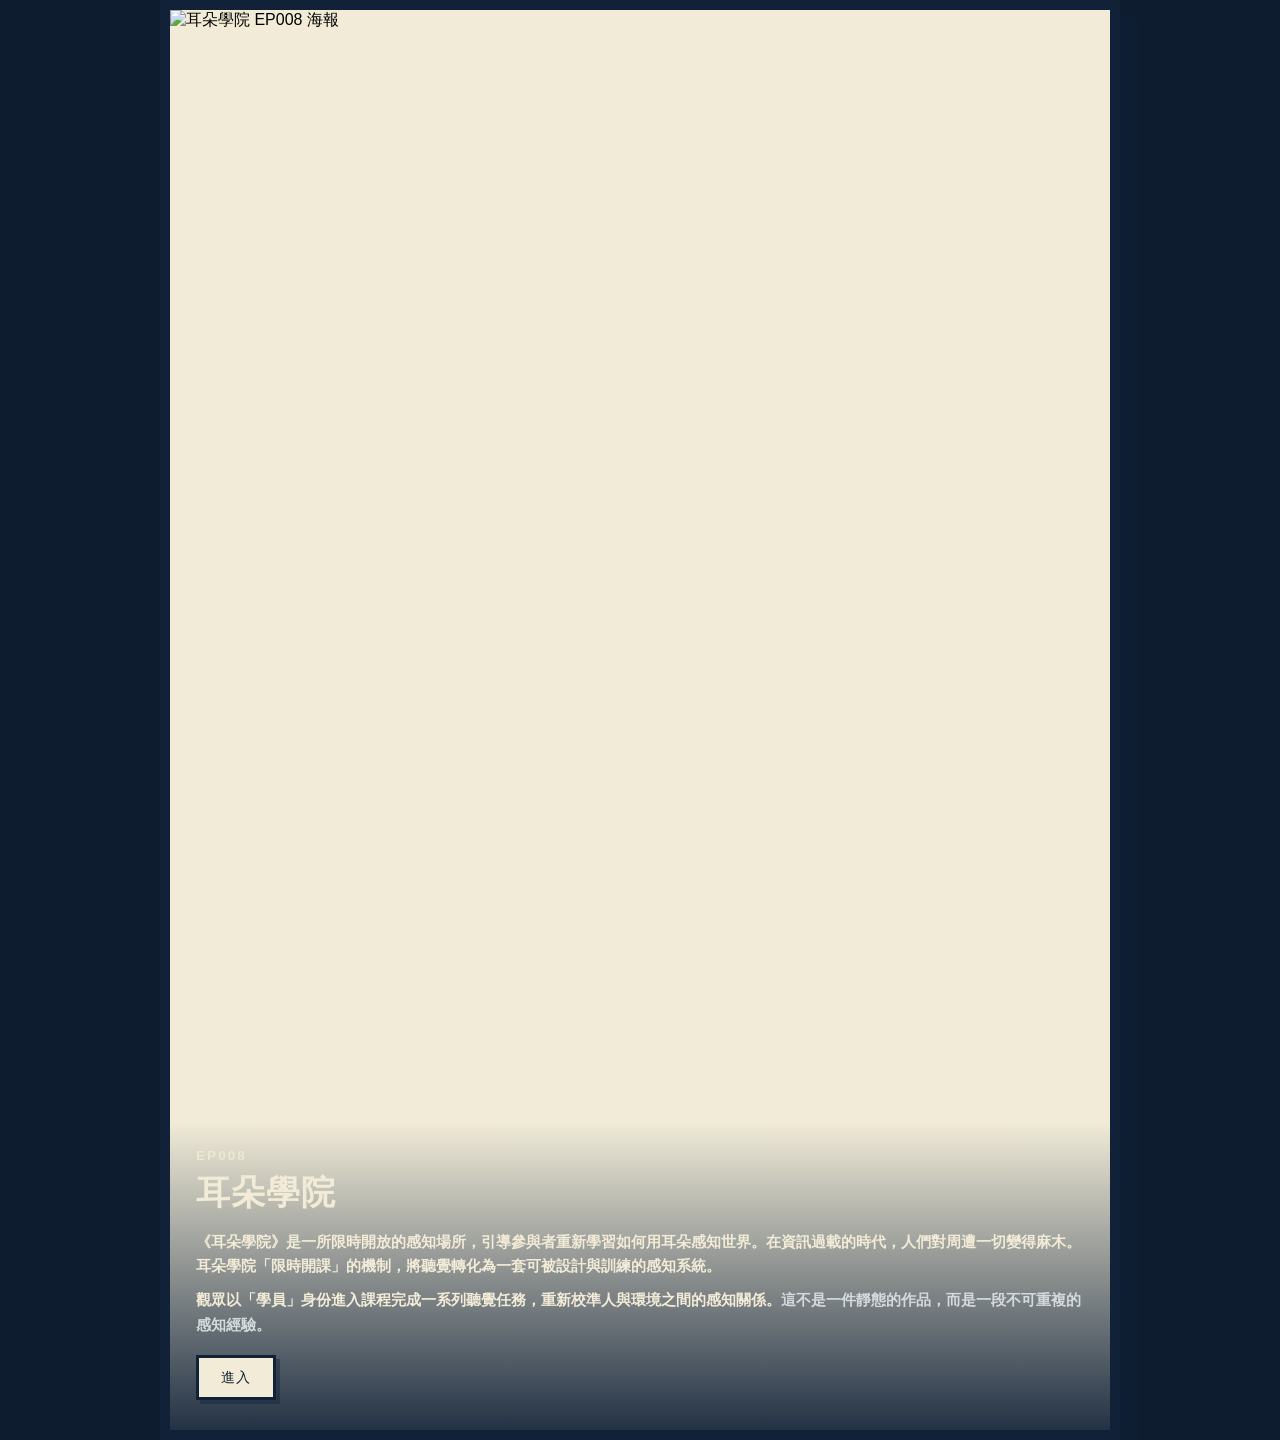
==== commit 49e9f61e: "Update index.html" ====
--- a/index.html
+++ b/index.html
@@ -1,25 +1,138 @@
 <!DOCTYPE html>
-<html lang="en">
+<html lang="zh-Hant">
 <head>
 <meta charset="UTF-8">
 <meta name="viewport" content="width=device-width, initial-scale=1.0">
-<title>耳朵學院 EP007</title>
-<link rel="preconnect" href="https://fonts.googleapis.com">
-<link rel="preconnect" href="https://fonts.gstatic.com" crossorigin>
-<link href="https://fonts.googleapis.com/css2?family=Cormorant+Garamond:wght@400;500;600&family=Sora:wght@300;400;500&display=swap" rel="stylesheet">
-<link rel="stylesheet" href="style.css">
+<title>耳朵學院 EP008</title>
+<style>
+    :root {
+        --ink: #112238;
+        --mid: #3b5f7e;
+        --cream: #f1ebd7;
+        --shadow: rgba(17, 34, 56, 0.45);
+    }
+
+    * {
+        box-sizing: border-box;
+    }
+
+    body {
+        margin: 0;
+        min-height: 100vh;
+        display: flex;
+        align-items: center;
+        justify-content: center;
+        background: #0d1c2e;
+        font-family: "Arial Black", Impact, sans-serif;
+    }
+
+    .poster-frame {
+        width: min(92vw, 960px);
+        aspect-ratio: 2 / 3;
+        background: var(--cream);
+        border: 10px solid var(--ink);
+        box-shadow: 18px 18px 0 var(--shadow);
+        position: relative;
+        overflow: hidden;
+        display: flex;
+        align-items: flex-end;
+        justify-content: center;
+    }
+
+    .poster-frame img {
+        position: absolute;
+        inset: 0;
+        width: 100%;
+        height: 100%;
+        object-fit: cover;
+    }
+
+    .overlay {
+        position: relative;
+        z-index: 2;
+        width: 100%;
+        padding: 26px 26px 30px;
+        background: linear-gradient(180deg, rgba(17, 34, 56, 0) 0%, rgba(17, 34, 56, 0.92) 100%);
+        color: var(--cream);
+        text-align: left;
+    }
+
+    .label {
+        letter-spacing: 2px;
+        text-transform: uppercase;
+        font-size: 0.85rem;
+        opacity: 0.85;
+        margin-bottom: 8px;
+        font-family: sans-serif;
+        font-weight: bold;
+    }
+
+    h1 {
+        margin: 0 0 14px;
+        font-size: 2.1rem;
+        letter-spacing: 1px;
+    }
+
+    .copy {
+        font-family: sans-serif;
+        font-weight: bold;
+        color: var(--cream);
+        line-height: 1.6;
+        font-size: 0.95rem;
+        margin-bottom: 18px;
+    }
+
+    .copy .lead {
+        margin: 0 0 10px;
+    }
+
+    .hint-inline {
+        color: #d4d9dd;
+    }
+
+    #enterBtn {
+        display: inline-block;
+        padding: 10px 22px;
+        background: var(--cream);
+        color: var(--ink);
+        border: 3px solid var(--ink);
+        box-shadow: 4px 4px 0 var(--shadow);
+        text-transform: uppercase;
+        letter-spacing: 1px;
+        font-size: 0.9rem;
+        cursor: pointer;
+    }
+
+    #enterBtn:disabled {
+        opacity: 0.7;
+        cursor: default;
+    }
+
+    #enterBtn:active {
+        transform: translate(2px, 2px);
+        box-shadow: 2px 2px 0 var(--shadow);
+    }
+
+    @media (max-width: 720px) {
+        .poster-frame {
+            width: 92vw;
+        }
+
+        h1 {
+            font-size: 1.7rem;
+        }
+
+        .copy {
+            font-size: 0.9rem;
+        }
+    }
+</style>
 </head>
-
 <body>
-<div id="background">
-    <div class="grain"></div>
-    <div class="vignette"></div>
-</div>
-
-<main id="experience">
-    <section class="layer is-active" data-layer="cover">
-        <div class="content">
-            <p class="label">ep007</p>
+    <div class="poster-frame">
+        <img src="poster.jpg" alt="耳朵學院 EP008 海報">
+        <div class="overlay">
+            <div class="label">ep008</div>
             <h1>耳朵學院</h1>
             <div class="copy">
                 <p class="lead">《耳朵學院》是一所限時開放的感知場所，引導參與者重新學習如何用耳朵感知世界。在資訊過載的時代，人們對周遭一切變得麻木。耳朵學院「限時開課」的機制，將聽覺轉化為一套可被設計與訓練的感知系統。</p>
@@ -27,11 +140,9 @@
             </div>
             <button class="primary" id="enterBtn" disabled>初始化中...</button>
         </div>
-    </section>
-</main>
+    </div>
 
 <script>
-
 const launchDate = new Date("2026-03-22T20:00:00").getTime();
 const button = document.getElementById("enterBtn");
 let hasActivated = false;
@@ -69,11 +180,9 @@
 
 button.addEventListener("click", function() {
     if (!button.disabled) {
-        window.location.href = "ep007.html";
+        window.location.href = "ep008.html";
     }
 });
-
 </script>
-
 </body>
 </html>
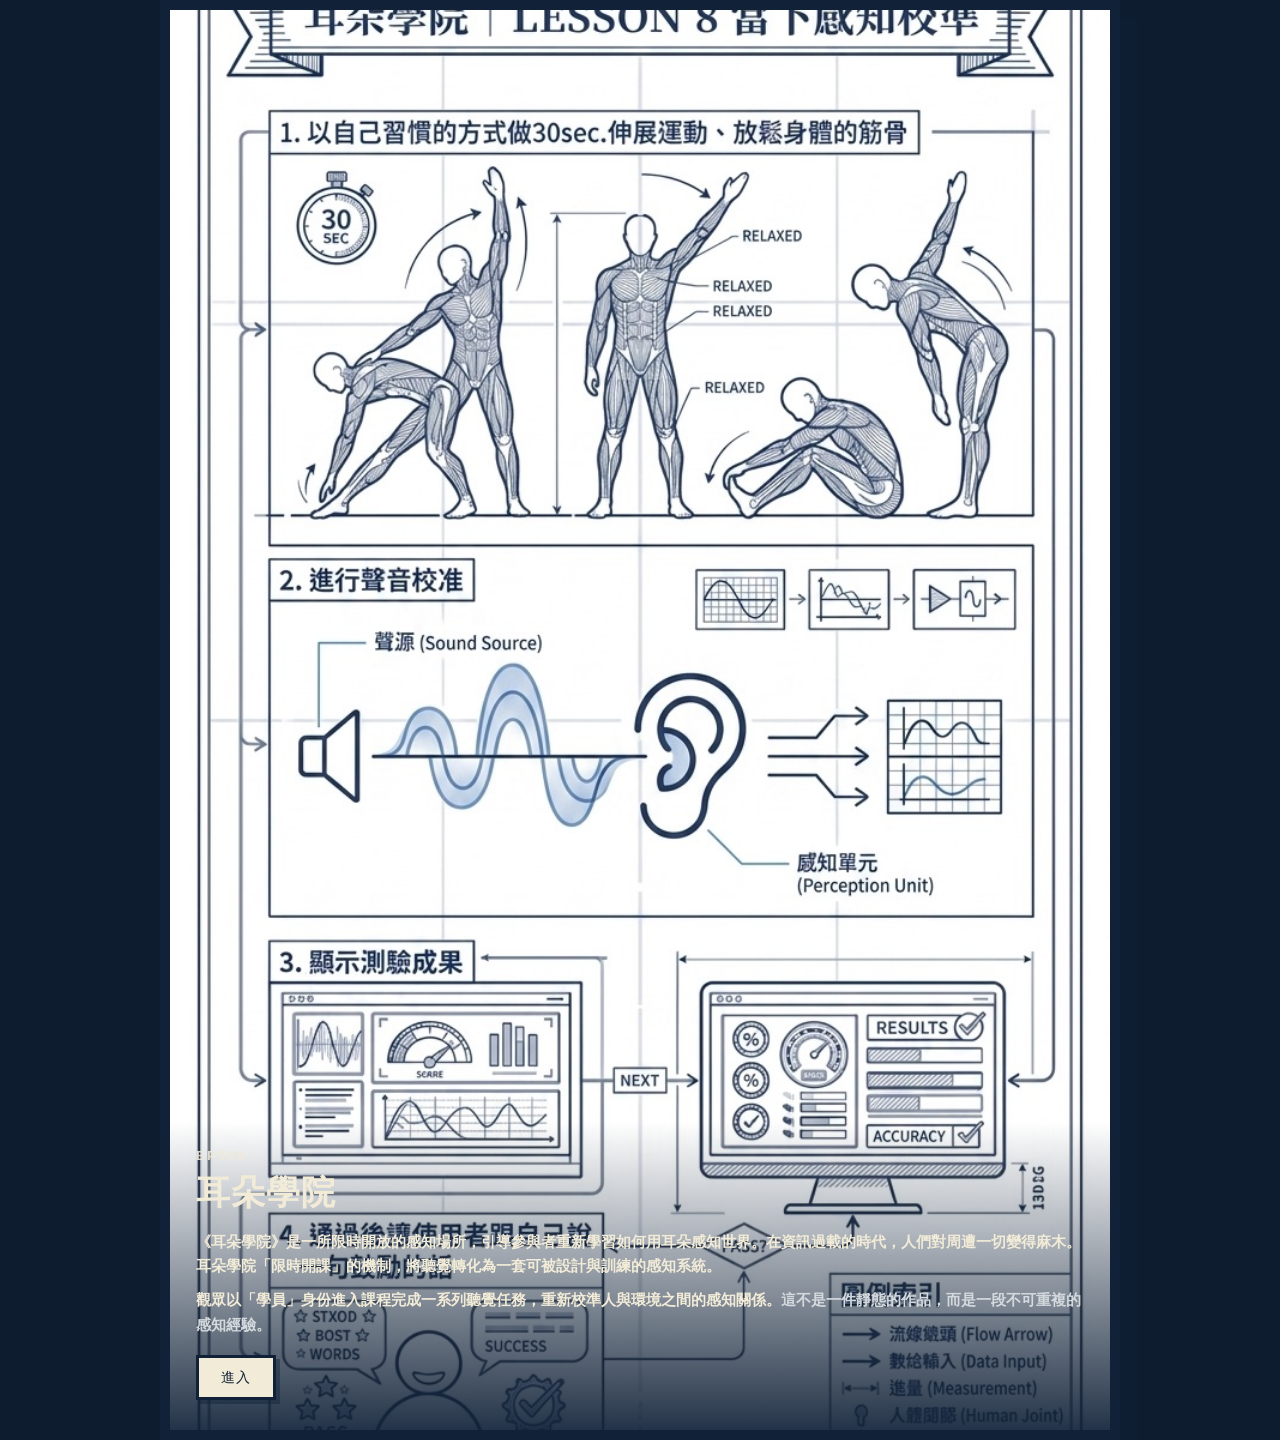
==== commit d2377c1e: "Update index.html" ====
--- a/index.html
+++ b/index.html
@@ -3,7 +3,7 @@
 <head>
 <meta charset="UTF-8">
 <meta name="viewport" content="width=device-width, initial-scale=1.0">
-<title>耳朵學院 EP008</title>
+<title>耳朵學院 EP009</title>
 <style>
     :root {
         --ink: #112238;
@@ -130,9 +130,9 @@
 </head>
 <body>
     <div class="poster-frame">
-        <img src="poster.jpg" alt="耳朵學院 EP008 海報">
+        <img src="poster.jpg" alt="耳朵學院 EP009 海報">
         <div class="overlay">
-            <div class="label">ep008</div>
+            <div class="label">ep009</div>
             <h1>耳朵學院</h1>
             <div class="copy">
                 <p class="lead">《耳朵學院》是一所限時開放的感知場所，引導參與者重新學習如何用耳朵感知世界。在資訊過載的時代，人們對周遭一切變得麻木。耳朵學院「限時開課」的機制，將聽覺轉化為一套可被設計與訓練的感知系統。</p>
@@ -180,7 +180,7 @@
 
 button.addEventListener("click", function() {
     if (!button.disabled) {
-        window.location.href = "ep008.html";
+        window.location.href = "ep009.html";
     }
 });
 </script>
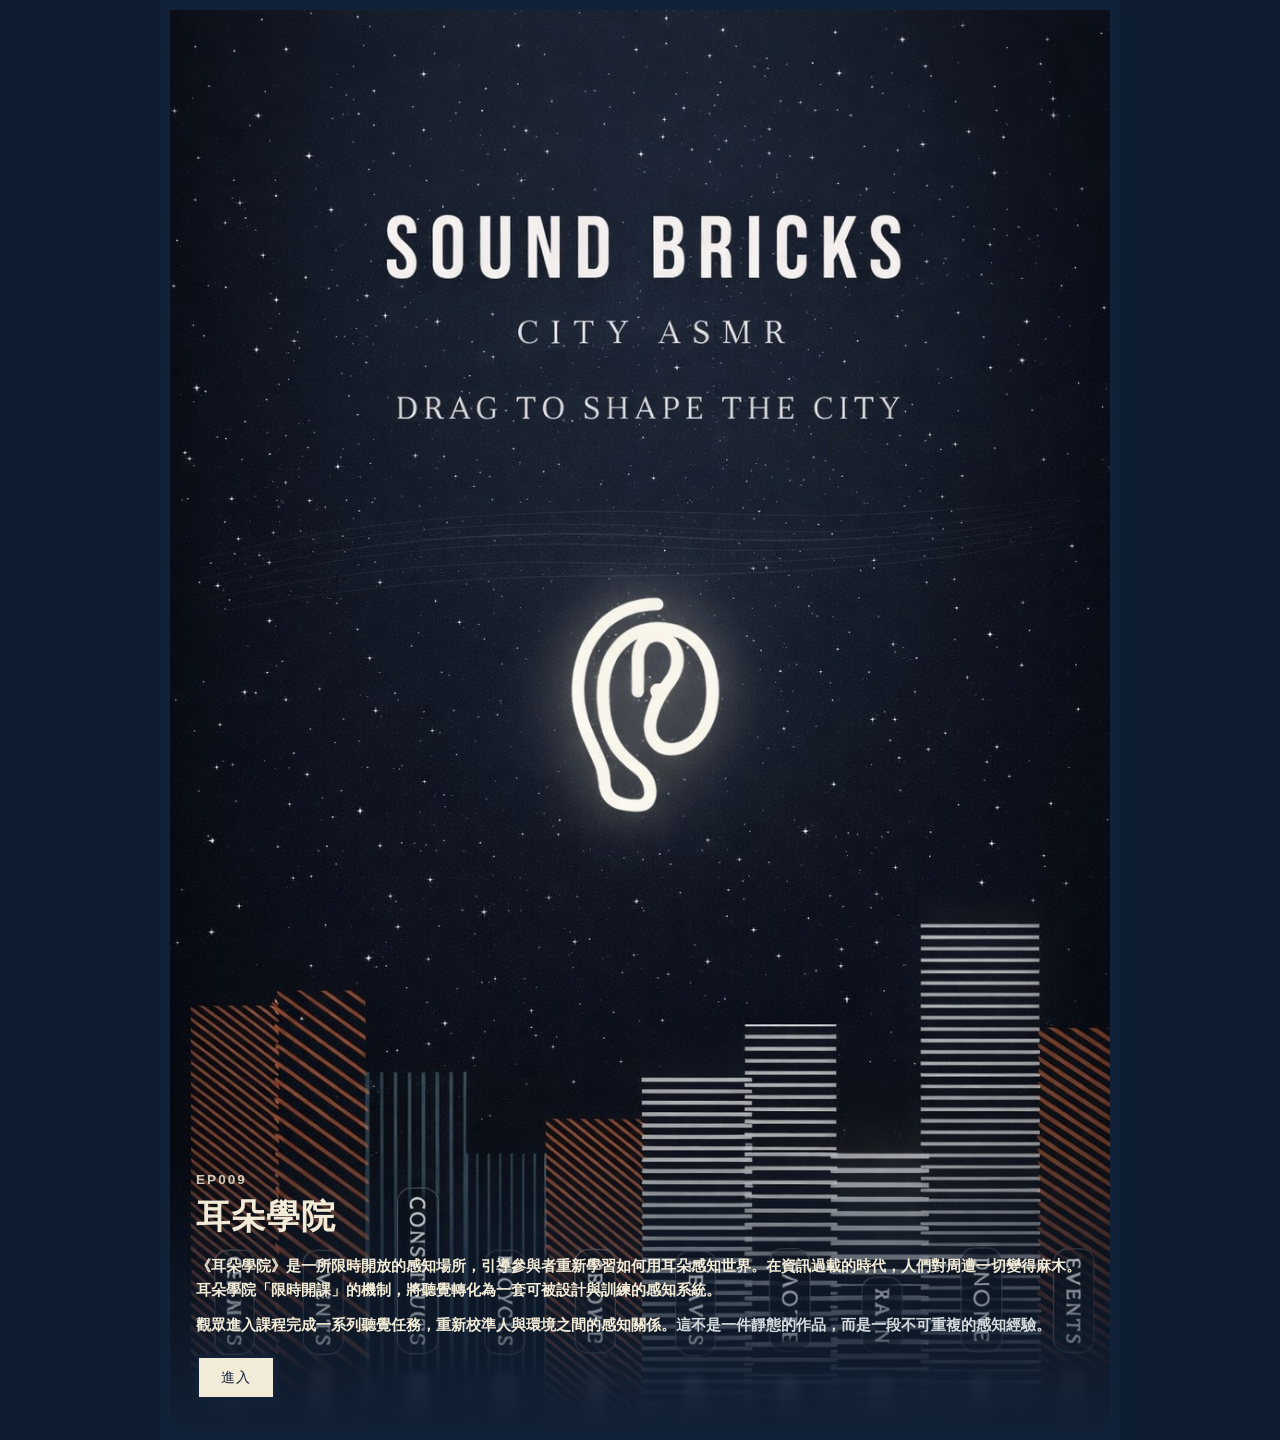
==== commit f1f287d6: "Update index.html" ====
--- a/index.html
+++ b/index.html
@@ -136,7 +136,7 @@
             <h1>耳朵學院</h1>
             <div class="copy">
                 <p class="lead">《耳朵學院》是一所限時開放的感知場所，引導參與者重新學習如何用耳朵感知世界。在資訊過載的時代，人們對周遭一切變得麻木。耳朵學院「限時開課」的機制，將聽覺轉化為一套可被設計與訓練的感知系統。</p>
-                <p class="lead">觀眾以「學員」身份進入課程完成一系列聽覺任務，重新校準人與環境之間的感知關係。<span class="hint-inline">這不是一件靜態的作品，而是一段不可重複的感知經驗。</span></p>
+                <p class="lead">觀眾進入課程完成一系列聽覺任務，重新校準人與環境之間的感知關係。<span class="hint-inline">這不是一件靜態的作品，而是一段不可重複的感知經驗。</span></p>
             </div>
             <button class="primary" id="enterBtn" disabled>初始化中...</button>
         </div>
